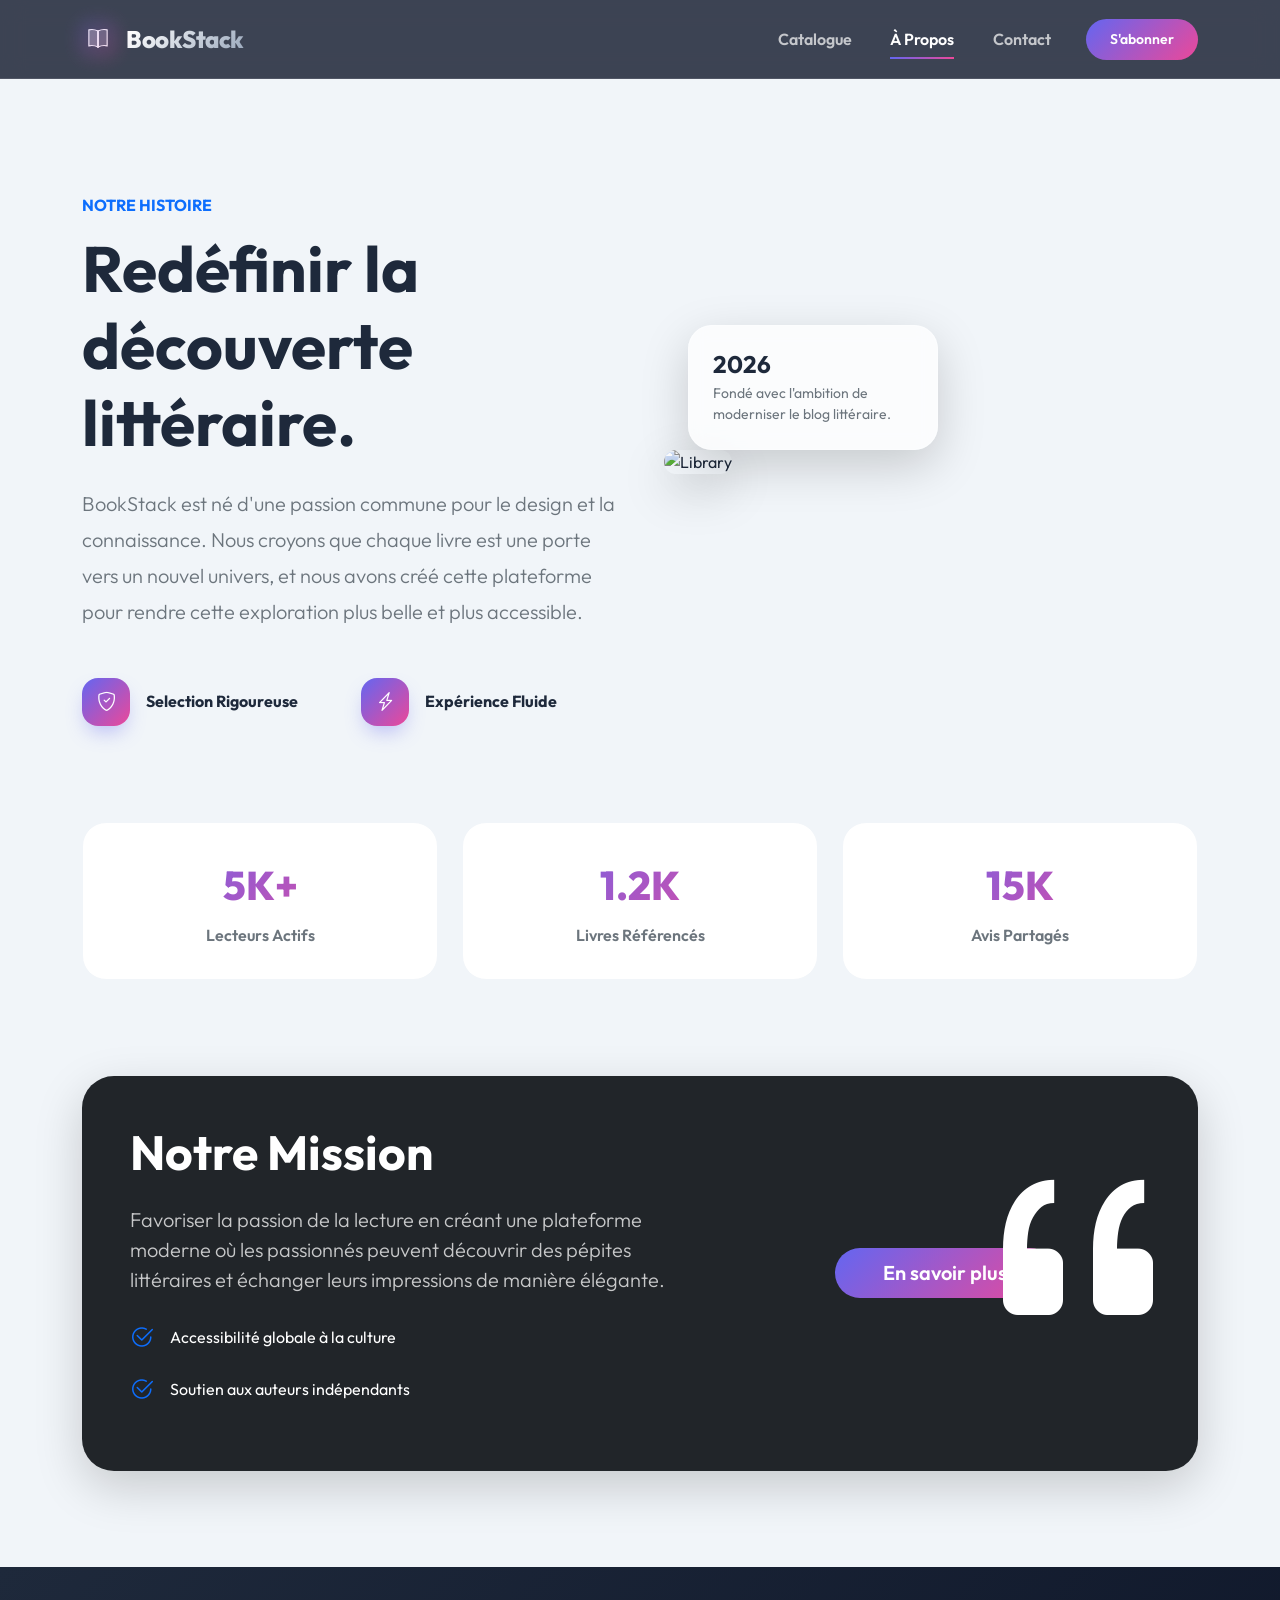
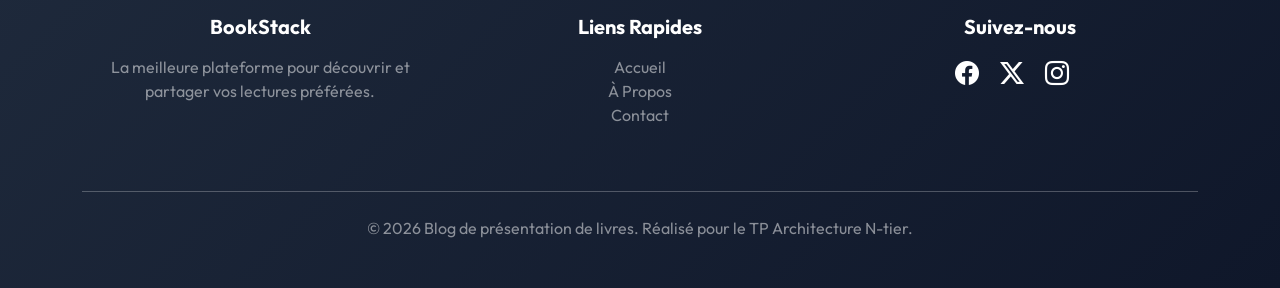
==== about.html @ 4e2bad10 "Initial commit: BookStack modern blog design" ====
<!DOCTYPE html>
<html lang="fr">
<head>
    <meta charset="UTF-8">
    <meta name="viewport" content="width=device-width, initial-scale=1.0">
    <title>À Propos - BookStack</title>
    <link href="https://cdn.jsdelivr.net/npm/bootstrap@5.3.0/dist/css/bootstrap.min.css" rel="stylesheet">
    <link rel="stylesheet" href="https://cdn.jsdelivr.net/npm/bootstrap-icons@1.11.1/font/bootstrap-icons.css">
    <link href="https://fonts.googleapis.com/css2?family=Outfit:wght@300;400;600;700&display=swap" rel="stylesheet">
    <link rel="stylesheet" href="css/style.css">
</head>
<body>

    <!-- ① MODERN NAVBAR -->
    <nav class="navbar navbar-expand-lg navbar-dark fixed-top">
        <div class="container">
            <a class="navbar-brand" href="index.html">
                <div class="brand-logo-wrapper">
                    <div class="brand-logo-bg"></div>
                    <svg width="32" height="32" viewBox="0 0 56 56" fill="none" xmlns="http://www.w3.org/2000/svg">
                        <path d="M28 14 L28 42" stroke="white" stroke-width="3" stroke-linecap="round"/>
                        <path d="M12 12 Q20 10 28 14 L28 42 Q20 38 12 40 Z" fill="rgba(255,255,255,0.3)" stroke="white" stroke-width="2"/>
                        <path d="M44 12 Q36 10 28 14 L28 42 Q36 38 44 40 Z" fill="rgba(255,255,255,0.2)" stroke="white" stroke-width="2"/>
                    </svg>
                </div>
                BookStack
            </a>
            <button class="navbar-toggler" type="button" data-bs-toggle="collapse" data-bs-target="#navbarNav">
                <span class="navbar-toggler-icon"></span>
            </button>
            <div class="collapse navbar-collapse" id="navbarNav">
                <ul class="navbar-nav ms-auto align-items-center">
                    <li class="nav-item"><a class="nav-link" href="index.html">Catalogue</a></li>
                    <li class="nav-item"><a class="nav-link active" href="about.html">À Propos</a></li>
                    <li class="nav-item"><a class="nav-link" href="contact.html">Contact</a></li>
                    <li class="nav-item ms-lg-3">
                        <a href="#" class="btn btn-primary btn-sm rounded-pill px-4">S'abonner</a>
                    </li>
                </ul>
            </div>
        </div>
    </nav>

    <!-- Spacer -->
    <div style="height: 100px;"></div>

    <main class="container my-5">
        <!-- Hero About -->
        <section class="row align-items-center g-5 py-5">
            <div class="col-lg-6">
                <h6 class="text-primary fw-bold text-uppercase tracking-widest mb-3">Notre Histoire</h6>
                <h1 class="display-3 fw-bold mb-4">Redéfinir la découverte littéraire.</h1>
                <p class="lead text-secondary mb-5" style="line-height: 1.8;">
                    BookStack est né d'une passion commune pour le design et la connaissance. Nous croyons que chaque livre est une porte vers un nouvel univers, et nous avons créé cette plateforme pour rendre cette exploration plus belle et plus accessible.
                </p>
                <div class="row g-4">
                    <div class="col-sm-6">
                        <div class="d-flex align-items-center gap-3">
                            <div class="icon-box mb-0" style="width: 48px; height: 48px; font-size: 1.2rem;">
                                <i class="bi bi-shield-check"></i>
                            </div>
                            <h6 class="fw-bold mb-0">Selection Rigoureuse</h6>
                        </div>
                    </div>
                    <div class="col-sm-6">
                        <div class="d-flex align-items-center gap-3">
                            <div class="icon-box mb-0" style="width: 48px; height: 48px; font-size: 1.2rem;">
                                <i class="bi bi-lightning-charge"></i>
                            </div>
                            <h6 class="fw-bold mb-0">Expérience Fluide</h6>
                        </div>
                    </div>
                </div>
            </div>
            <div class="col-lg-6">
                <div class="position-relative">
                    <img src="https://images.unsplash.com/photo-1507842217343-583bb7270b66?auto=format&fit=crop&q=80&w=1000" alt="Library" class="img-fluid rounded-4 shadow-lg">
                    <div class="position-absolute bottom-0 start-0 m-4 p-4 glass-card shadow-lg d-none d-md-block" style="max-width: 250px;">
                        <h4 class="fw-bold mb-1">2026</h4>
                        <p class="small text-secondary mb-0">Fondé avec l'ambition de moderniser le blog littéraire.</p>
                    </div>
                </div>
            </div>
        </section>

        <!-- Stats -->
        <section class="row g-4 py-5 mb-5">
            <div class="col-md-4">
                <div class="stat-card">
                    <div class="stat-number">5K+</div>
                    <p class="text-secondary fw-semibold mt-2 mb-0">Lecteurs Actifs</p>
                </div>
            </div>
            <div class="col-md-4">
                <div class="stat-card">
                    <div class="stat-number">1.2K</div>
                    <p class="text-secondary fw-semibold mt-2 mb-0">Livres Référencés</p>
                </div>
            </div>
            <div class="col-md-4">
                <div class="stat-card">
                    <div class="stat-number">15K</div>
                    <p class="text-secondary fw-semibold mt-2 mb-0">Avis Partagés</p>
                </div>
            </div>
        </section>

        <!-- Mission -->
        <section class="bg-dark text-white p-5 rounded-5 shadow-lg my-5 overflow-hidden position-relative">
            <div class="row align-items-center">
                <div class="col-lg-7">
                    <h2 class="display-5 fw-bold mb-4">Notre Mission</h2>
                    <p class="lead opacity-75 mb-4">
                        Favoriser la passion de la lecture en créant une plateforme moderne où les passionnés peuvent découvrir des pépites littéraires et échanger leurs impressions de manière élégante.
                    </p>
                    <ul class="list-unstyled">
                        <li class="mb-3 d-flex align-items-center gap-3">
                            <i class="bi bi-check2-circle text-primary fs-4"></i>
                            <span>Accessibilité globale à la culture</span>
                        </li>
                        <li class="mb-3 d-flex align-items-center gap-3">
                            <i class="bi bi-check2-circle text-primary fs-4"></i>
                            <span>Soutien aux auteurs indépendants</span>
                        </li>
                    </ul>
                </div>
                <div class="col-lg-5 text-center">
                    <i class="bi bi-quote opacity-10 position-absolute end-0 top-0 d-none d-lg-block" style="font-size: 15rem;"></i>
                    <button class="btn btn-primary btn-lg rounded-pill px-5 mt-4 mt-lg-0">En savoir plus</button>
                </div>
            </div>
        </section>
    </main>

    <!-- FOOTER -->
    <footer class="text-white text-center py-5 mt-auto">
        <div class="container">
            <div class="row">
                <div class="col-md-4 mb-4">
                    <h5 class="fw-bold mb-3">BookStack</h5>
                    <p class="text-white-50">La meilleure plateforme pour découvrir et partager vos lectures préférées.</p>
                </div>
                <div class="col-md-4 mb-4">
                    <h5 class="fw-bold mb-3">Liens Rapides</h5>
                    <ul class="list-unstyled">
                        <li><a href="index.html" class="text-white-50 text-decoration-none">Accueil</a></li>
                        <li><a href="about.html" class="text-white-50 text-decoration-none">À Propos</a></li>
                        <li><a href="contact.html" class="text-white-50 text-decoration-none">Contact</a></li>
                    </ul>
                </div>
                <div class="col-md-4 mb-4">
                    <h5 class="fw-bold mb-3">Suivez-nous</h5>
                    <div class="fs-4">
                        <i class="bi bi-facebook me-3"></i>
                        <i class="bi bi-twitter-x me-3"></i>
                        <i class="bi bi-instagram me-3"></i>
                    </div>
                </div>
            </div>
            <hr class="my-4 opacity-25">
            <p class="mb-0 text-white-50">&copy; 2026 Blog de présentation de livres. Réalisé pour le TP Architecture N-tier.</p>
        </div>
    </footer>

    <script src="https://cdn.jsdelivr.net/npm/bootstrap@5.3.0/dist/js/bootstrap.bundle.min.js"></script>
</body>
</html>
---- css/style.css ----
@import url('https://fonts.googleapis.com/css2?family=Outfit:wght@300;400;600;700&display=swap');

:root {
    --primary-color: #6366f1;
    --primary-hover: #4f46e5;
    --secondary-color: #ec4899;
    --dark-bg: #0f172a;
    --card-bg: #ffffff;
    --text-main: #1e293b;
    --text-muted: #64748b;
    --glass-bg: rgba(255, 255, 255, 0.7);
    --glass-border: rgba(255, 255, 255, 0.3);
}

* {
    margin: 0;
    padding: 0;
    box-sizing: border-box;
}

body {
    display: flex;
    flex-direction: column;
    min-height: 100vh;
    background-color: #f1f5f9;
    font-family: 'Outfit', sans-serif;
    color: var(--text-main);
}

/*  HEADER & NAVBAR COMBINED */
.navbar {
    background: rgba(15, 23, 42, 0.8) !important;
    backdrop-filter: blur(12px);
    -webkit-backdrop-filter: blur(12px);
    border-bottom: 1px solid rgba(255, 255, 255, 0.1);
    padding: 1rem 0;
    transition: all 0.4s ease;
}

.navbar-brand {
    font-size: 1.5rem;
    font-weight: 800 !important;
    letter-spacing: -0.5px;
    background: linear-gradient(135deg, #fff 30%, #94a3b8 100%);
    -webkit-background-clip: text;
    background-clip: text;
    -webkit-text-fill-color: transparent;
    display: flex;
    align-items: center;
}

.brand-logo-wrapper {
    position: relative;
    display: flex;
    align-items: center;
    justify-content: center;
    margin-right: 12px;
}

.brand-logo-bg {
    position: absolute;
    width: 40px;
    height: 40px;
    background: linear-gradient(135deg, var(--primary-color), var(--secondary-color));
    border-radius: 12px;
    opacity: 0.2;
    filter: blur(8px);
    animation: pulse 3s infinite;
}

@keyframes pulse {
    0% { transform: scale(1); opacity: 0.2; }
    50% { transform: scale(1.2); opacity: 0.4; }
    100% { transform: scale(1); opacity: 0.2; }
}

.nav-link {
    font-weight: 600;
    padding: 0.5rem 1.2rem !important;
    color: rgba(255, 255, 255, 0.7) !important;
    transition: all 0.3s cubic-bezier(0.4, 0, 0.2, 1);
    position: relative;
}

.nav-link::after {
    content: '';
    position: absolute;
    bottom: 0;
    left: 1.2rem;
    right: 1.2rem;
    height: 2px;
    background: linear-gradient(90deg, var(--primary-color), var(--secondary-color));
    transform: scaleX(0);
    transition: transform 0.3s ease;
}

.nav-link:hover {
    color: #fff !important;
    transform: translateY(-1px);
}

.nav-link:hover::after {
    transform: scaleX(1);
}

.nav-link.active {
    color: #fff !important;
}

.nav-link.active::after {
    transform: scaleX(1);
}

/* HERO SECTION (replaces header on index) */
.hero-section {
    background: radial-gradient(circle at top right, rgba(99, 102, 241, 0.2), transparent),
                radial-gradient(circle at bottom left, rgba(236, 72, 153, 0.2), transparent),
                var(--dark-bg);
    padding: 120px 0 80px;
    text-align: center;
    color: white;
    border-bottom: 1px solid rgba(255, 255, 255, 0.05);
}

.hero-title {
    font-size: 4rem;
    font-weight: 800;
    margin-bottom: 1.2rem;
    background: linear-gradient(135deg, #fff 50%, rgba(255,255,255,0.4) 100%);
    -webkit-background-clip: text;
    background-clip: text;
    -webkit-text-fill-color: transparent;
    letter-spacing: -1.5px;
}

.hero-subtitle {
    font-size: 1.25rem;
    color: #94a3b8;
    max-width: 650px;
    margin: 0 auto 3rem;
    line-height: 1.6;
}

/* SEARCH BAR INTEGRATION */
.search-wrapper {
    margin-top: -38px;
    position: relative;
    z-index: 100;
}

.search-box {
    display: flex;
    align-items: center;
    background: #ffffff;
    border-radius: 50px;
    box-shadow: 0 8px 24px -6px rgba(0, 0, 0, 0.25);
    overflow: hidden;
    /* Hauteur fixe pour éviter les décalages */
    height: 52px;
}

.search-icon {
    display: flex;
    align-items: center;
    padding: 0 16px 0 20px;
    color: var(--primary-color);
    font-size: 1.1rem;
    flex-shrink: 0;
}

.search-field {
    flex: 1;
    border: none;
    outline: none;
    font-family: 'Outfit', sans-serif;
    font-size: 0.95rem;
    color: var(--text-main);
    background: transparent;
    padding: 0 20px 0 0;
    height: 100%;
}

.search-field::placeholder {
    color: #94a3b8;
}

/* BOOK CARDS */
.book-card {
    transition: all 0.4s cubic-bezier(0.4, 0, 0.2, 1);
    border: none;
    border-radius: 20px;
    overflow: hidden;
    height: 100%;
    background: var(--card-bg);
    box-shadow: 0 4px 6px -1px rgb(0 0 0 / 0.1), 0 2px 4px -2px rgb(0 0 0 / 0.1);
}

.book-card:hover {
    transform: translateY(-8px);
    box-shadow: 0 25px 30px -12px rgba(0, 0, 0, 0.2);
}

.book-card .card-img-top {
    height: 280px;
    object-fit: cover;
    transition: transform 0.5s ease;
}

.book-card:hover .card-img-top {
    transform: scale(1.03);
}

.card-body {
    padding: 1.5rem;
}

.card-title {
    font-weight: 700;
    font-size: 1.2rem;
    margin-bottom: 0.5rem;
    line-height: 1.4;
}

.card-subtitle {
    color: var(--primary-color) !important;
    font-weight: 600;
    font-size: 0.95rem;
}

.card-text {
    color: var(--text-muted);
    font-size: 0.9rem;
    margin: 0.75rem 0;
}

/* Badge catégorie */
.badge-category {
    background: linear-gradient(135deg, var(--primary-color), var(--secondary-color));
    font-size: 0.7rem;
    padding: 5px 12px;
    border-radius: 50px;
    display: inline-block;
    color: white;
    font-weight: 600;
    letter-spacing: 0.3px;
}

/* DETAIL PAGE */
.book-detail-img {
    border-radius: 24px;
    box-shadow: 0 25px 50px -12px rgb(0 0 0 / 0.25);
    transition: transform 0.3s ease;
    max-height: 480px;
    object-fit: cover;
    width: 100%;
}

.book-detail-img:hover {
    transform: rotate(-1deg) scale(1.01);
}

.glass-card {
    background: var(--glass-bg);
    backdrop-filter: blur(10px);
    border: 1px solid var(--glass-border);
    border-radius: 24px;
}

/*  REVIEWS — étoiles corrigées*/
.review-item {
    background: white;
    border-radius: 16px;
    padding: 20px;
    margin-bottom: 16px;
    box-shadow: 0 1px 3px 0 rgb(0 0 0 / 0.1);
    border-left: 6px solid var(--primary-color);
    animation: slideIn 0.5s ease-out;
}

/* Étoiles plein / vides bien distinctes */
.stars-full {
    color: #f59e0b;          /* ambre-400 */
    font-size: 1rem;
    letter-spacing: 1px;
    line-height: 1;
}

.stars-empty {
    color: #cbd5e1;          /* gris clair */
    font-size: 1rem;
    letter-spacing: 1px;
    line-height: 1;
}

/* Conteneur étoiles groupé */
.star-rating {
    display: inline-flex;
    align-items: center;
    gap: 0;
}

@keyframes slideIn {
    from {
        opacity: 0;
        transform: translateX(-20px);
    }
    to {
        opacity: 1;
        transform: translateX(0);
    }
}

/*  BUTTONS */
.btn-primary {
    background: linear-gradient(135deg, var(--primary-color), var(--secondary-color));
    border: none;
    border-radius: 12px;
    padding: 10px 24px;
    font-weight: 600;
    transition: all 0.3s ease;
}

.btn-primary:hover {
    transform: translateY(-2px);
    box-shadow: 0 10px 20px -8px var(--primary-color);
    background: linear-gradient(135deg, var(--primary-hover), #db2777);
}

.btn-outline-secondary {
    border-radius: 50px;
    padding: 8px 20px;
    border-color: #e2e8f0;
    color: var(--text-main);
}

.btn-outline-secondary:hover {
    background: var(--primary-color);
    border-color: var(--primary-color);
}

/* FOOTER */
footer {
    background: linear-gradient(135deg, #1e293b, #0f172a) !important;
    color: white;
    margin-top: auto;
}

footer a:hover {
    color: var(--primary-color) !important;
    text-decoration: underline !important;
}

/* DROPDOWN */
.dropdown-menu {
    border: none;
    border-radius: 16px;
    box-shadow: 0 20px 25px -5px rgba(0, 0, 0, 0.2);
    padding: 8px;
}

.dropdown-item {
    border-radius: 10px;
    padding: 8px 16px;
    transition: all 0.2s ease;
}

.dropdown-item:hover {
    background: linear-gradient(135deg, var(--primary-color), var(--secondary-color));
    color: white;
    transform: translateX(5px);
}

/* RESPONSIVE*/
@media (max-width: 991px) {
    .navbar-collapse {
        background: rgba(15, 23, 42, 0.95);
        margin: 1rem -1rem -1rem;
        padding: 1.5rem;
        border-radius: 0 0 20px 20px;
        backdrop-filter: blur(20px);
    }
}

@media (max-width: 768px) {
    .hero-title {
        font-size: 2.5rem;
    }

    .hero-section {
        padding: 100px 0 60px;
    }

    .book-card .card-img-top {
        height: 220px;
    }
}

/* ABOUT PAGE SPECIFIC */
.icon-box {
    width: 64px;
    height: 64px;
    background: linear-gradient(135deg, var(--primary-color), var(--secondary-color));
    border-radius: 16px;
    display: flex;
    align-items: center;
    justify-content: center;
    font-size: 1.5rem;
    color: white;
    margin-bottom: 1.5rem;
    box-shadow: 0 10px 20px -5px rgba(99, 102, 241, 0.4);
}

.stat-card {
    background: white;
    padding: 2rem;
    border-radius: 24px;
    text-align: center;
    border: 1px solid #f1f5f9;
    transition: all 0.3s ease;
}

.stat-card:hover {
    transform: translateY(-5px);
    box-shadow: 0 20px 25px -5px rgba(0, 0, 0, 0.05);
}

.stat-number {
    font-size: 2.5rem;
    font-weight: 800;
    background: linear-gradient(135deg, var(--primary-color), var(--secondary-color));
    -webkit-background-clip: text;
    background-clip: text;
    -webkit-text-fill-color: transparent;
}

/* CONTACT PAGE SPECIFIC */
.contact-info-card {
    background: linear-gradient(135deg, #1e293b, #0f172a);
    color: white;
    padding: 3rem;
    border-radius: 24px;
    height: 100%;
}

.contact-form-card {
    background: white;
    padding: 3rem;
    border-radius: 24px;
    border: 1px solid #f1f5f9;
    box-shadow: 0 10px 30px -10px rgba(0, 0, 0, 0.05);
}

.form-control:focus, .form-select:focus {
    border-color: var(--primary-color);
    box-shadow: 0 0 0 4px rgba(99, 102, 241, 0.1);
}

/* ANIMATIONS */
.spinner-border {
    width: 3rem;
    height: 3rem;
}

#book-list {
    animation: fadeIn 0.8s ease-out;
}

@keyframes fadeIn {
    from {
        opacity: 0;
        transform: translateY(20px);
    }
    to {
        opacity: 1;
        transform: translateY(0);
    }
}
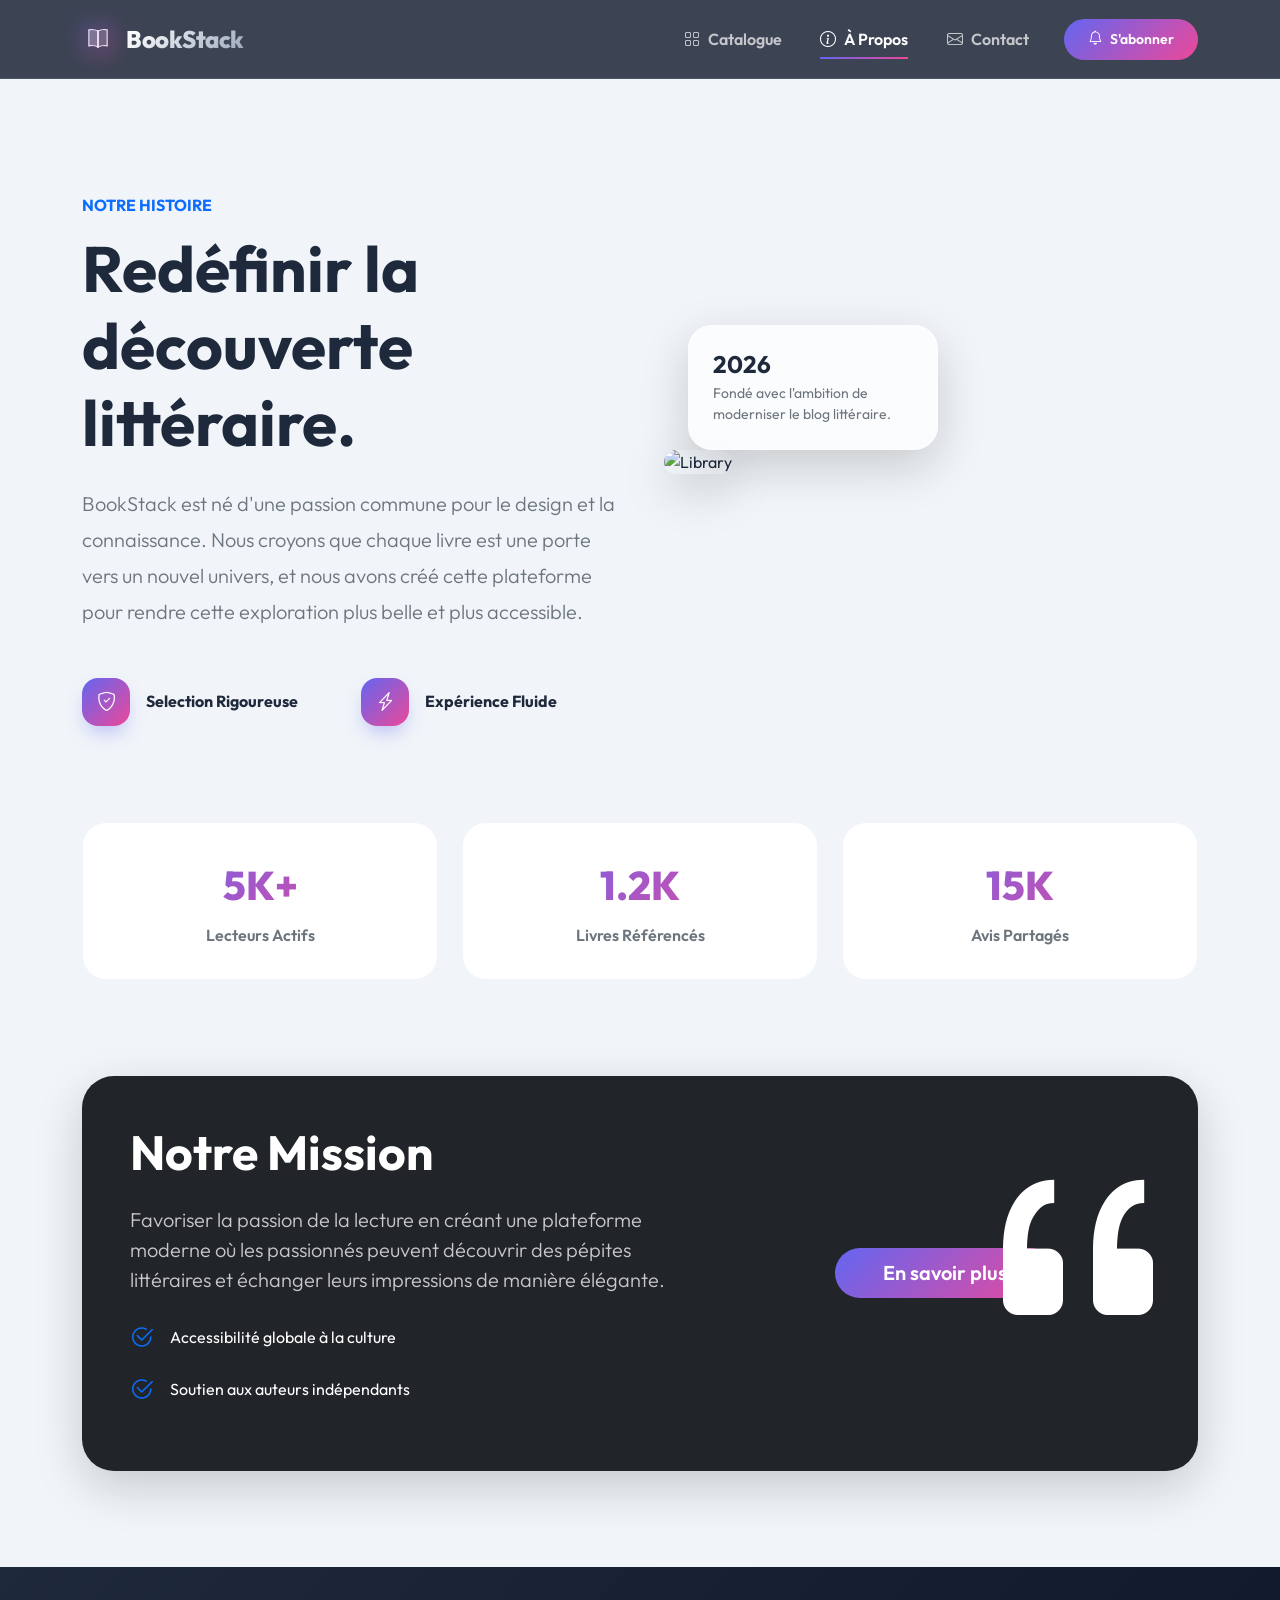
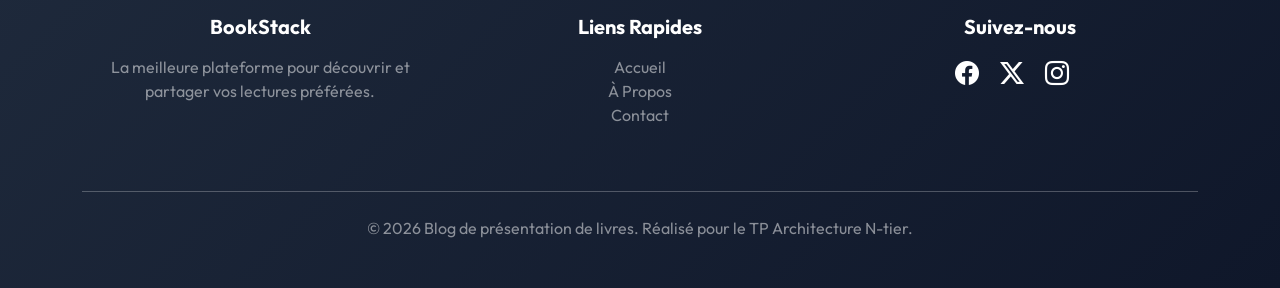
==== commit e4f188d1: "feat: add icons to navbar links" ====
--- a/about.html
+++ b/about.html
@@ -1,5 +1,6 @@
 <!DOCTYPE html>
 <html lang="fr">
+
 <head>
     <meta charset="UTF-8">
     <meta name="viewport" content="width=device-width, initial-scale=1.0">
@@ -9,18 +10,21 @@
     <link href="https://fonts.googleapis.com/css2?family=Outfit:wght@300;400;600;700&display=swap" rel="stylesheet">
     <link rel="stylesheet" href="css/style.css">
 </head>
+
 <body>
 
-    <!-- ① MODERN NAVBAR -->
+
     <nav class="navbar navbar-expand-lg navbar-dark fixed-top">
         <div class="container">
             <a class="navbar-brand" href="index.html">
                 <div class="brand-logo-wrapper">
                     <div class="brand-logo-bg"></div>
                     <svg width="32" height="32" viewBox="0 0 56 56" fill="none" xmlns="http://www.w3.org/2000/svg">
-                        <path d="M28 14 L28 42" stroke="white" stroke-width="3" stroke-linecap="round"/>
-                        <path d="M12 12 Q20 10 28 14 L28 42 Q20 38 12 40 Z" fill="rgba(255,255,255,0.3)" stroke="white" stroke-width="2"/>
-                        <path d="M44 12 Q36 10 28 14 L28 42 Q36 38 44 40 Z" fill="rgba(255,255,255,0.2)" stroke="white" stroke-width="2"/>
+                        <path d="M28 14 L28 42" stroke="white" stroke-width="3" stroke-linecap="round" />
+                        <path d="M12 12 Q20 10 28 14 L28 42 Q20 38 12 40 Z" fill="rgba(255,255,255,0.3)" stroke="white"
+                            stroke-width="2" />
+                        <path d="M44 12 Q36 10 28 14 L28 42 Q36 38 44 40 Z" fill="rgba(255,255,255,0.2)" stroke="white"
+                            stroke-width="2" />
                     </svg>
                 </div>
                 BookStack
@@ -30,28 +34,30 @@
             </button>
             <div class="collapse navbar-collapse" id="navbarNav">
                 <ul class="navbar-nav ms-auto align-items-center">
-                    <li class="nav-item"><a class="nav-link" href="index.html">Catalogue</a></li>
-                    <li class="nav-item"><a class="nav-link active" href="about.html">À Propos</a></li>
-                    <li class="nav-item"><a class="nav-link" href="contact.html">Contact</a></li>
+                    <li class="nav-item"><a class="nav-link" href="index.html"><i class="bi bi-grid me-2"></i>Catalogue</a></li>
+                    <li class="nav-item"><a class="nav-link active" href="about.html"><i class="bi bi-info-circle me-2"></i>À Propos</a></li>
+                    <li class="nav-item"><a class="nav-link" href="contact.html"><i class="bi bi-envelope me-2"></i>Contact</a></li>
                     <li class="nav-item ms-lg-3">
-                        <a href="#" class="btn btn-primary btn-sm rounded-pill px-4">S'abonner</a>
+                        <a href="#" class="btn btn-primary btn-sm rounded-pill px-4"><i class="bi bi-bell me-2"></i>S'abonner</a>
                     </li>
                 </ul>
             </div>
         </div>
     </nav>
 
-    <!-- Spacer -->
+
     <div style="height: 100px;"></div>
 
     <main class="container my-5">
-        <!-- Hero About -->
+
         <section class="row align-items-center g-5 py-5">
             <div class="col-lg-6">
                 <h6 class="text-primary fw-bold text-uppercase tracking-widest mb-3">Notre Histoire</h6>
                 <h1 class="display-3 fw-bold mb-4">Redéfinir la découverte littéraire.</h1>
                 <p class="lead text-secondary mb-5" style="line-height: 1.8;">
-                    BookStack est né d'une passion commune pour le design et la connaissance. Nous croyons que chaque livre est une porte vers un nouvel univers, et nous avons créé cette plateforme pour rendre cette exploration plus belle et plus accessible.
+                    BookStack est né d'une passion commune pour le design et la connaissance. Nous croyons que chaque
+                    livre est une porte vers un nouvel univers, et nous avons créé cette plateforme pour rendre cette
+                    exploration plus belle et plus accessible.
                 </p>
                 <div class="row g-4">
                     <div class="col-sm-6">
@@ -74,8 +80,10 @@
             </div>
             <div class="col-lg-6">
                 <div class="position-relative">
-                    <img src="https://images.unsplash.com/photo-1507842217343-583bb7270b66?auto=format&fit=crop&q=80&w=1000" alt="Library" class="img-fluid rounded-4 shadow-lg">
-                    <div class="position-absolute bottom-0 start-0 m-4 p-4 glass-card shadow-lg d-none d-md-block" style="max-width: 250px;">
+                    <img src="https://images.unsplash.com/photo-1507842217343-583bb7270b66?auto=format&fit=crop&q=80&w=1000"
+                        alt="Library" class="img-fluid rounded-4 shadow-lg">
+                    <div class="position-absolute bottom-0 start-0 m-4 p-4 glass-card shadow-lg d-none d-md-block"
+                        style="max-width: 250px;">
                         <h4 class="fw-bold mb-1">2026</h4>
                         <p class="small text-secondary mb-0">Fondé avec l'ambition de moderniser le blog littéraire.</p>
                     </div>
@@ -83,7 +91,7 @@
             </div>
         </section>
 
-        <!-- Stats -->
+
         <section class="row g-4 py-5 mb-5">
             <div class="col-md-4">
                 <div class="stat-card">
@@ -111,7 +119,8 @@
                 <div class="col-lg-7">
                     <h2 class="display-5 fw-bold mb-4">Notre Mission</h2>
                     <p class="lead opacity-75 mb-4">
-                        Favoriser la passion de la lecture en créant une plateforme moderne où les passionnés peuvent découvrir des pépites littéraires et échanger leurs impressions de manière élégante.
+                        Favoriser la passion de la lecture en créant une plateforme moderne où les passionnés peuvent
+                        découvrir des pépites littéraires et échanger leurs impressions de manière élégante.
                     </p>
                     <ul class="list-unstyled">
                         <li class="mb-3 d-flex align-items-center gap-3">
@@ -125,20 +134,22 @@
                     </ul>
                 </div>
                 <div class="col-lg-5 text-center">
-                    <i class="bi bi-quote opacity-10 position-absolute end-0 top-0 d-none d-lg-block" style="font-size: 15rem;"></i>
+                    <i class="bi bi-quote opacity-10 position-absolute end-0 top-0 d-none d-lg-block"
+                        style="font-size: 15rem;"></i>
                     <button class="btn btn-primary btn-lg rounded-pill px-5 mt-4 mt-lg-0">En savoir plus</button>
                 </div>
             </div>
         </section>
     </main>
 
-    <!-- FOOTER -->
+
     <footer class="text-white text-center py-5 mt-auto">
         <div class="container">
             <div class="row">
                 <div class="col-md-4 mb-4">
                     <h5 class="fw-bold mb-3">BookStack</h5>
-                    <p class="text-white-50">La meilleure plateforme pour découvrir et partager vos lectures préférées.</p>
+                    <p class="text-white-50">La meilleure plateforme pour découvrir et partager vos lectures préférées.
+                    </p>
                 </div>
                 <div class="col-md-4 mb-4">
                     <h5 class="fw-bold mb-3">Liens Rapides</h5>
@@ -158,10 +169,12 @@
                 </div>
             </div>
             <hr class="my-4 opacity-25">
-            <p class="mb-0 text-white-50">&copy; 2026 Blog de présentation de livres. Réalisé pour le TP Architecture N-tier.</p>
+            <p class="mb-0 text-white-50">&copy; 2026 Blog de présentation de livres. Réalisé pour le TP Architecture
+                N-tier.</p>
         </div>
     </footer>
 
     <script src="https://cdn.jsdelivr.net/npm/bootstrap@5.3.0/dist/js/bootstrap.bundle.min.js"></script>
 </body>
-</html>
+
+</html>
